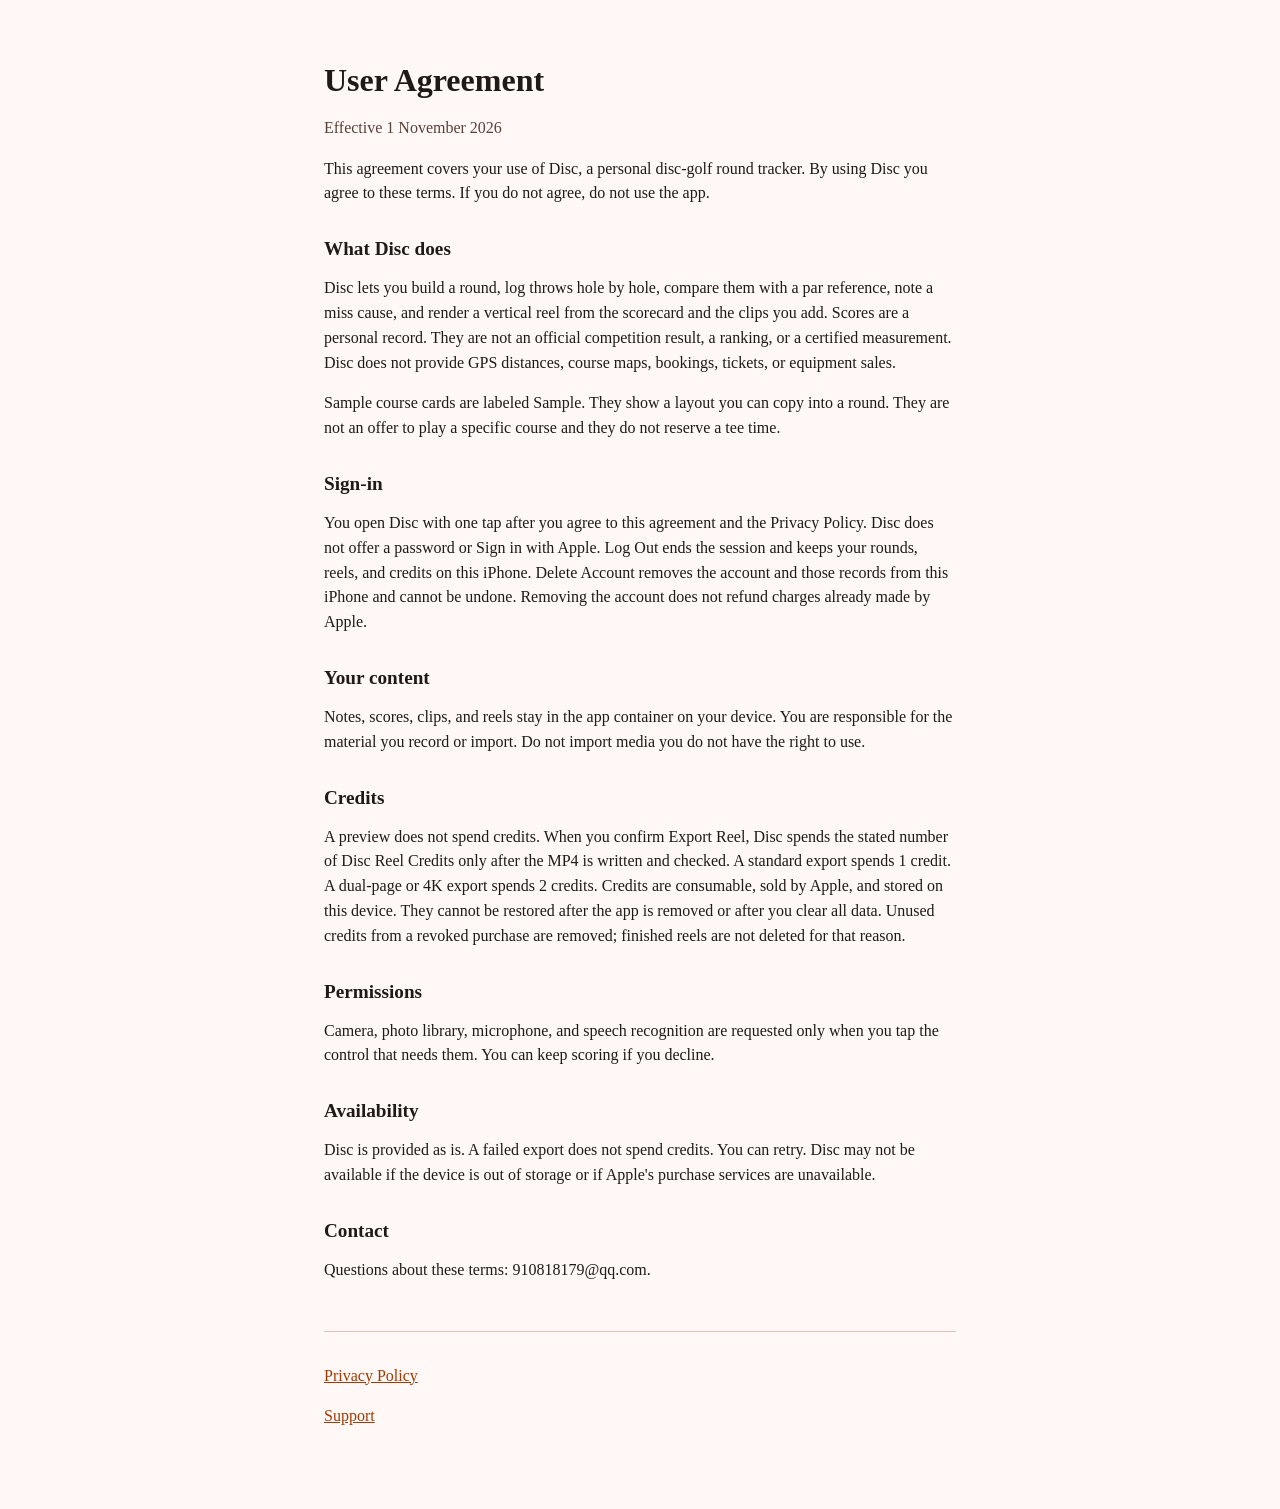
==== user-agreement.html @ 141ce336 "Publish Disc Privacy Policy and User Agreement." ====
<!DOCTYPE html>
<html lang="en">
<head>
  <meta charset="utf-8">
  <meta name="viewport" content="width=device-width, initial-scale=1">
  <title>User Agreement</title>
  <link rel="stylesheet" href="legal.css">
</head>
<body>
<main>
  <h1>User Agreement</h1>
  <p class="meta">Effective 1 November 2026</p>
  <p>This agreement covers your use of Disc, a personal disc-golf round tracker. By using Disc you agree to these terms. If you do not agree, do not use the app.</p>

  <h2>What Disc does</h2>
  <p>Disc lets you build a round, log throws hole by hole, compare them with a par reference, note a miss cause, and render a vertical reel from the scorecard and the clips you add. Scores are a personal record. They are not an official competition result, a ranking, or a certified measurement. Disc does not provide GPS distances, course maps, bookings, tickets, or equipment sales.</p>
  <p>Sample course cards are labeled Sample. They show a layout you can copy into a round. They are not an offer to play a specific course and they do not reserve a tee time.</p>

  <h2>Sign-in</h2>
  <p>You open Disc with one tap after you agree to this agreement and the Privacy Policy. Disc does not offer a password or Sign in with Apple. Log Out ends the session and keeps your rounds, reels, and credits on this iPhone. Delete Account removes the account and those records from this iPhone and cannot be undone. Removing the account does not refund charges already made by Apple.</p>

  <h2>Your content</h2>
  <p>Notes, scores, clips, and reels stay in the app container on your device. You are responsible for the material you record or import. Do not import media you do not have the right to use.</p>

  <h2>Credits</h2>
  <p>A preview does not spend credits. When you confirm Export Reel, Disc spends the stated number of Disc Reel Credits only after the MP4 is written and checked. A standard export spends 1 credit. A dual-page or 4K export spends 2 credits. Credits are consumable, sold by Apple, and stored on this device. They cannot be restored after the app is removed or after you clear all data. Unused credits from a revoked purchase are removed; finished reels are not deleted for that reason.</p>

  <h2>Permissions</h2>
  <p>Camera, photo library, microphone, and speech recognition are requested only when you tap the control that needs them. You can keep scoring if you decline.</p>

  <h2>Availability</h2>
  <p>Disc is provided as is. A failed export does not spend credits. You can retry. Disc may not be available if the device is out of storage or if Apple's purchase services are unavailable.</p>

  <h2>Contact</h2>
  <p>Questions about these terms: 910818179@qq.com.</p>
  <footer>
    <p><a href="privacy-policy.html">Privacy Policy</a></p>
    <p><a href="index.html">Support</a></p>
  </footer>
</main>
</body>
</html>
---- legal.css ----
:root { color-scheme: light; --ink: #201a17; --muted: #5a4138; --paper: #fff8f6; --line: #e2bfb2; --accent: #a33900; }
* { box-sizing: border-box; }
body { margin: 0; font-family: "Iowan Old Style", Palatino, Georgia, serif; background: var(--paper); color: var(--ink); }
main { max-width: 42rem; margin: 0 auto; padding: 2.5rem 1.25rem 4rem; }
h1 { font-size: 2rem; line-height: 1.2; margin-bottom: 0.25rem; }
h2 { font-size: 1.2rem; margin-top: 2rem; }
p, li { line-height: 1.55; }
.meta { color: var(--muted); }
a { color: var(--accent); }
footer { margin-top: 3rem; padding-top: 1rem; border-top: 1px solid var(--line); }
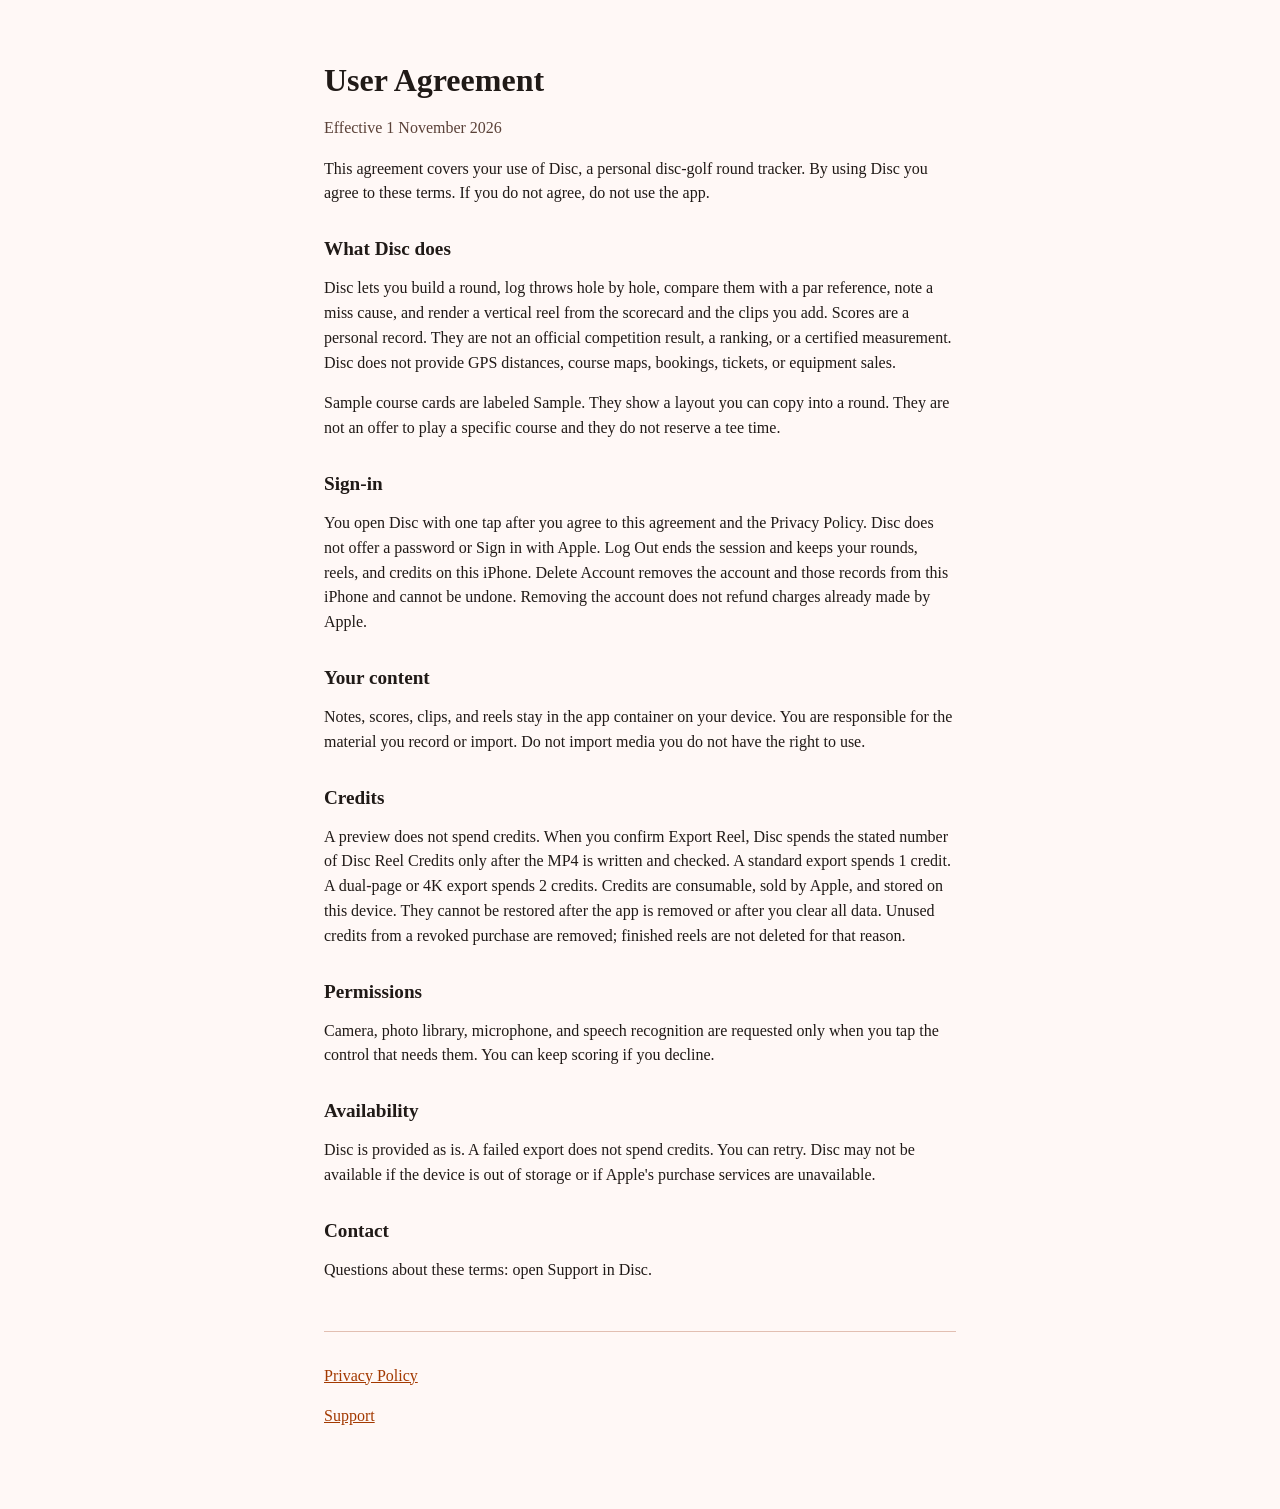
==== commit 2da5b096: "Remove the contact email from the legal pages. Co-authored-by: Cursor <cursoragent@cursor.com>" ====
--- a/user-agreement.html
+++ b/user-agreement.html
@@ -32,7 +32,7 @@
   <p>Disc is provided as is. A failed export does not spend credits. You can retry. Disc may not be available if the device is out of storage or if Apple's purchase services are unavailable.</p>
 
   <h2>Contact</h2>
-  <p>Questions about these terms: 910818179@qq.com.</p>
+  <p>Questions about these terms: open Support in Disc.</p>
   <footer>
     <p><a href="privacy-policy.html">Privacy Policy</a></p>
     <p><a href="index.html">Support</a></p>
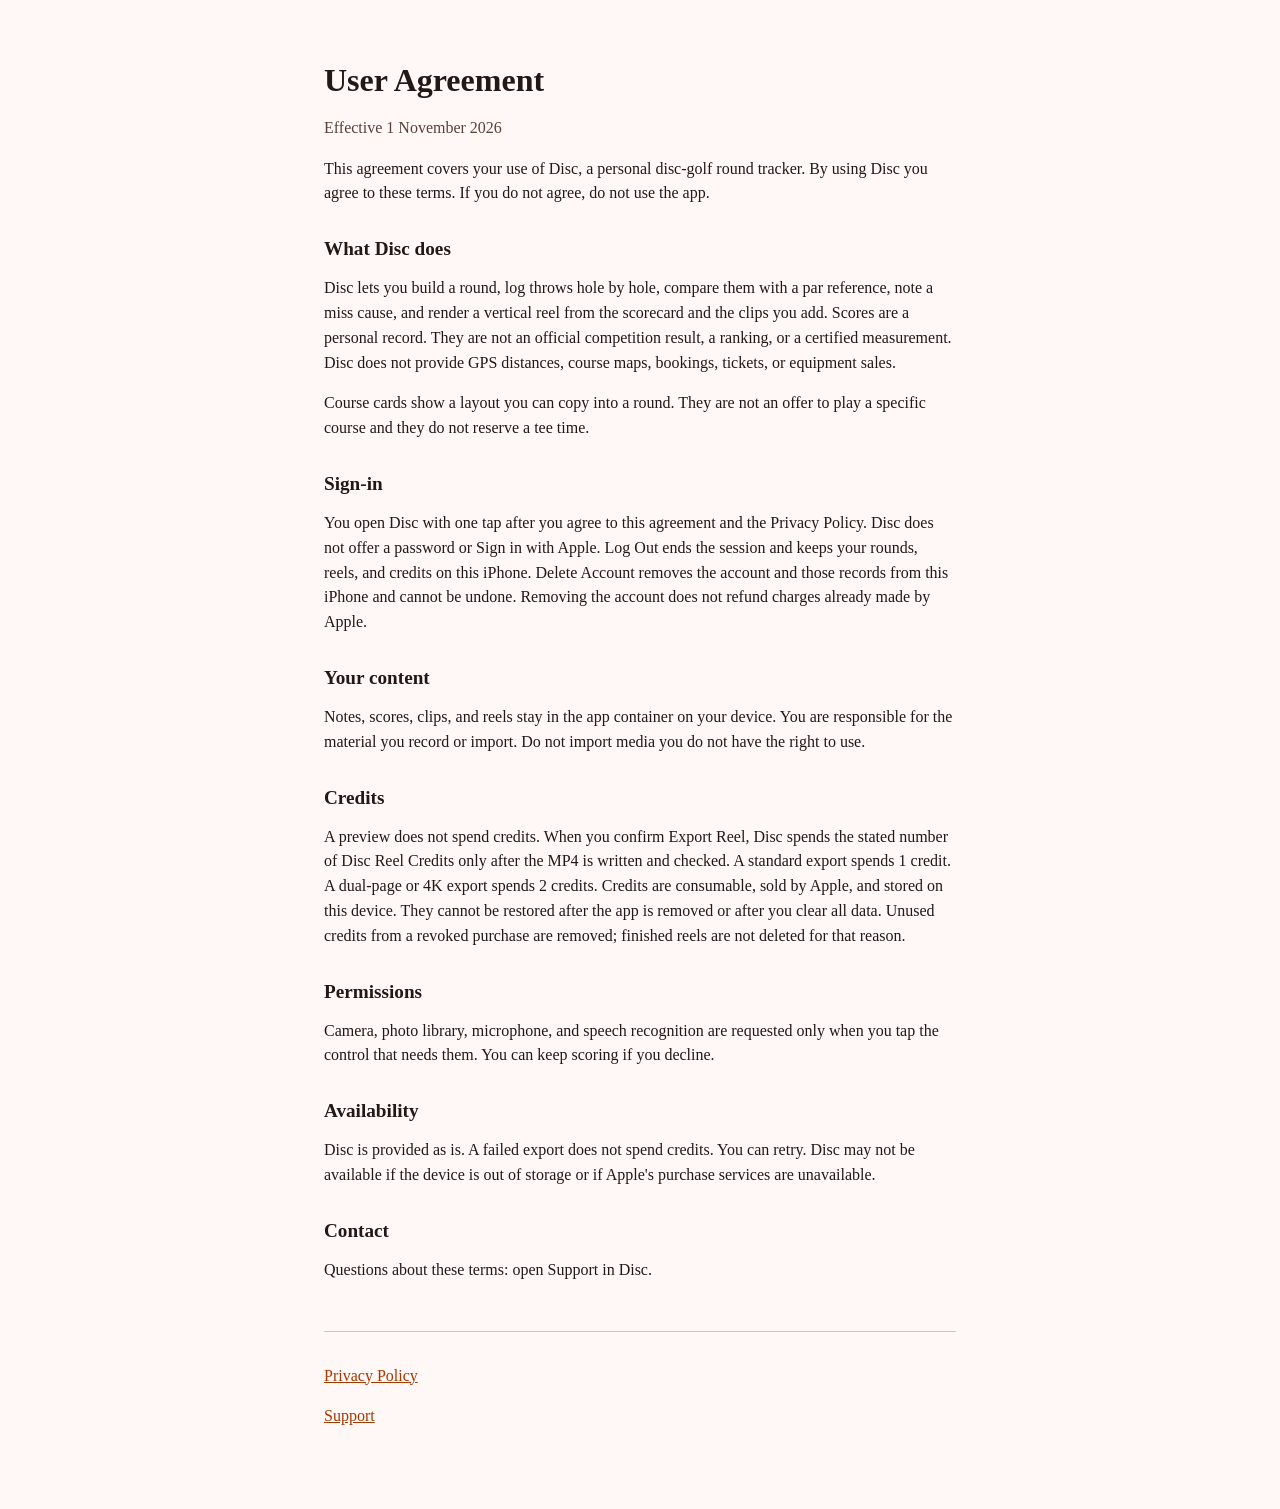
==== commit 49d38115: "Align Disc legal pages with push notifications and photo picker." ====
--- a/user-agreement.html
+++ b/user-agreement.html
@@ -14,7 +14,7 @@
 
   <h2>What Disc does</h2>
   <p>Disc lets you build a round, log throws hole by hole, compare them with a par reference, note a miss cause, and render a vertical reel from the scorecard and the clips you add. Scores are a personal record. They are not an official competition result, a ranking, or a certified measurement. Disc does not provide GPS distances, course maps, bookings, tickets, or equipment sales.</p>
-  <p>Sample course cards are labeled Sample. They show a layout you can copy into a round. They are not an offer to play a specific course and they do not reserve a tee time.</p>
+  <p>Course cards show a layout you can copy into a round. They are not an offer to play a specific course and they do not reserve a tee time.</p>
 
   <h2>Sign-in</h2>
   <p>You open Disc with one tap after you agree to this agreement and the Privacy Policy. Disc does not offer a password or Sign in with Apple. Log Out ends the session and keeps your rounds, reels, and credits on this iPhone. Delete Account removes the account and those records from this iPhone and cannot be undone. Removing the account does not refund charges already made by Apple.</p>
